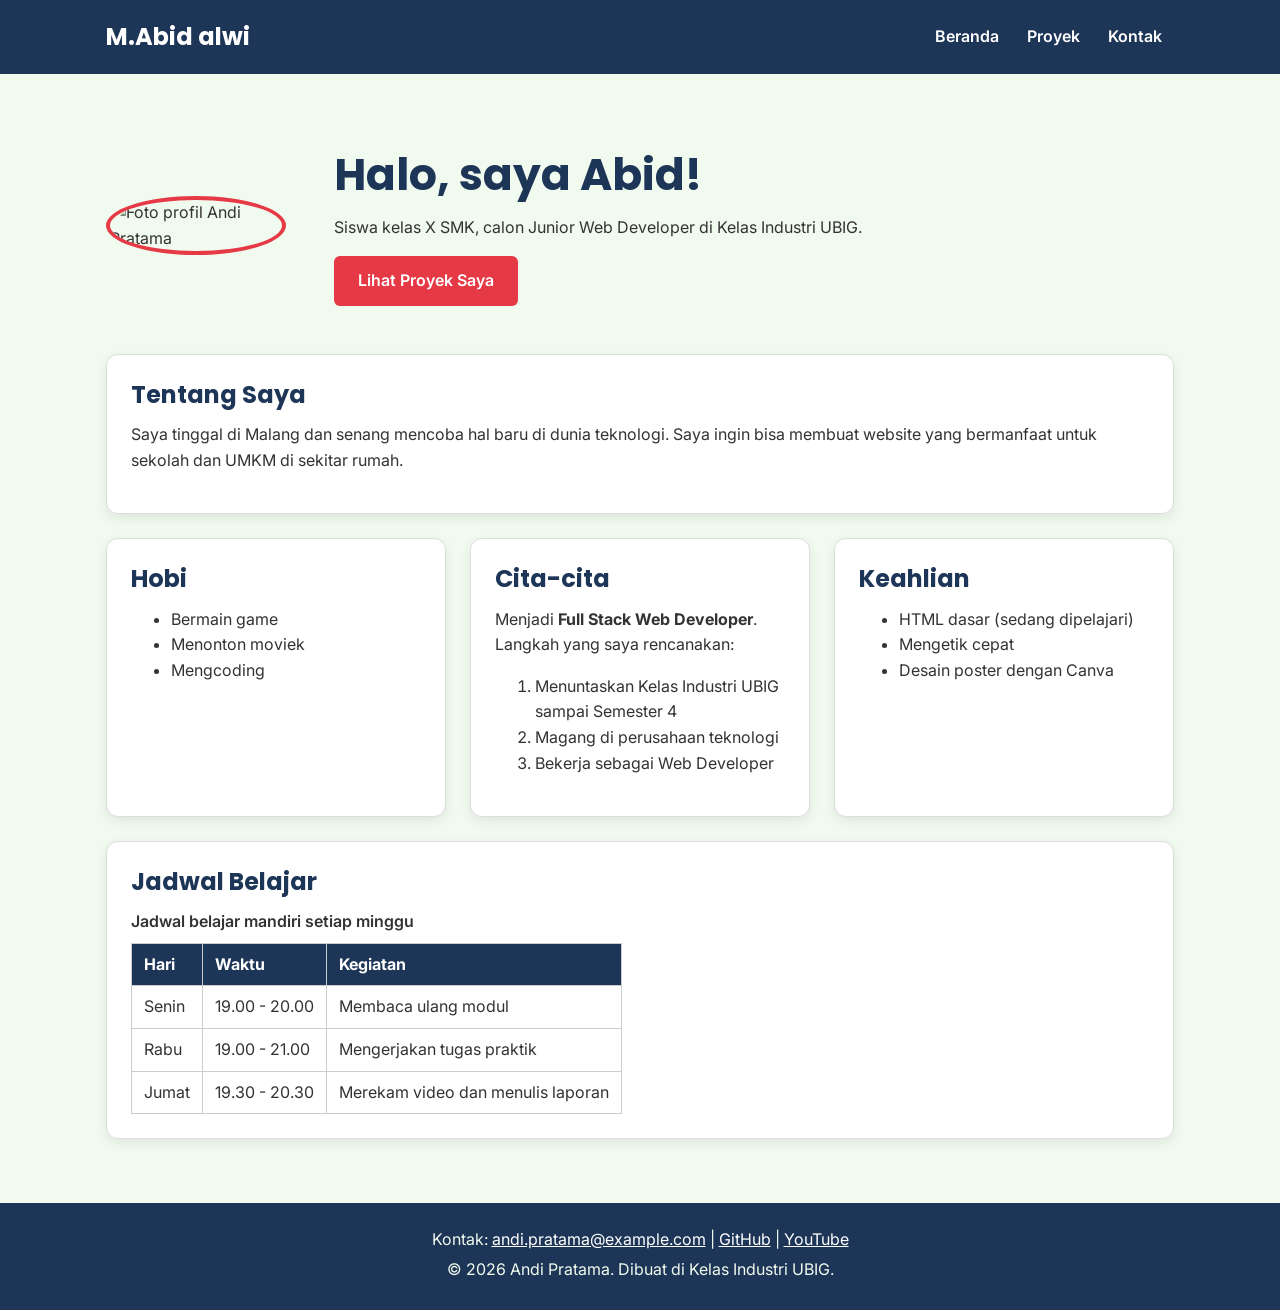
==== index.html @ 22fe1001 "feat portofolio v1" ====
<!DOCTYPE html>
<html lang="id">
<head>
  <meta charset="UTF-8">
  <meta name="viewport" content="width=device-width, initial-scale=1.0">
  <title>M.Abid alwi | Beranda</title>
  <link rel="preconnect" href="https://fonts.googleapis.com">
  <link rel="preconnect" href="https://fonts.gstatic.com" crossorigin>
  <link href="https://fonts.googleapis.com/css2?family=Inter:wght@400;600&family=Poppins:wght@600;700&display=swap" rel="stylesheet">
  <link rel="stylesheet" href="style.css">
</head>
<body>
  <header>
    <div class="container navbar">
      <h1>M.Abid alwi</h1>
      <nav class="menu-laptop">
        <ul>
          <li><a href="index.html">Beranda</a></li>
          <li><a href="proyek.html">Proyek</a></li>
          <li><a href="kontak.html">Kontak</a></li>
        </ul>
      </nav>
      <!-- Tantangan: menu ponsel yang bisa dibuka-tutup -->
      <details class="menu-ponsel">
        <summary>Menu</summary>
        <nav>
          <ul>
            <li><a href="index.html">Beranda</a></li>
            <li><a href="proyek.html">Proyek</a></li>
            <li><a href="kontak.html">Kontak</a></li>
          </ul>
        </nav>
      </details>
    </div>
  </header>

  <main>
    <div class="container">
      <section class="hero">
        <img src="img/foto-profil.png" alt="Foto profil Andi Pratama" width="180">
        <div>
          <h2>Halo, saya Abid!</h2>
          <p>Siswa kelas X SMK, calon Junior Web Developer di Kelas Industri UBIG.</p>
          <a href="proyek.html" class="tombol">Lihat Proyek Saya</a>
        </div>
      </section>

      <section class="kartu">
        <h2>Tentang Saya</h2>
        <p>Saya tinggal di Malang dan senang mencoba hal baru di dunia teknologi. Saya ingin bisa membuat website yang bermanfaat untuk sekolah dan UMKM di sekitar rumah.</p>
      </section>

      <div class="daftar-kartu">
        <section class="kartu">
          <h2>Hobi</h2>
          <ul>
            <li>Bermain game</li>
            <li>Menonton moviek</li>
            <li>Mengcoding</li>
          </ul>
        </section>

        <section class="kartu">
          <h2>Cita-cita</h2>
          <p>Menjadi <strong>Full Stack Web Developer</strong>. Langkah yang saya rencanakan:</p>
          <ol>
            <li>Menuntaskan Kelas Industri UBIG sampai Semester 4</li>
            <li>Magang di perusahaan teknologi</li>
            <li>Bekerja sebagai Web Developer</li>
          </ol>
        </section>

        <section class="kartu">
          <h2>Keahlian</h2>
          <ul>
            <li>HTML dasar (sedang dipelajari)</li>
            <li>Mengetik cepat</li>
            <li>Desain poster dengan Canva</li>
          </ul>
        </section>
      </div>

      <section class="kartu">
        <h2>Jadwal Belajar</h2>
        <table>
          <caption>Jadwal belajar mandiri setiap minggu</caption>
          <thead>
            <tr>
              <th>Hari</th>
              <th>Waktu</th>
              <th>Kegiatan</th>
            </tr>
          </thead>
          <tbody>
            <tr>
              <td>Senin</td>
              <td>19.00 - 20.00</td>
              <td>Membaca ulang modul</td>
            </tr>
            <tr>
              <td>Rabu</td>
              <td>19.00 - 21.00</td>
              <td>Mengerjakan tugas praktik</td>
            </tr>
            <tr>
              <td>Jumat</td>
              <td>19.30 - 20.30</td>
              <td>Merekam video dan menulis laporan</td>
            </tr>
          </tbody>
        </table>
      </section>
    </div>
  </main>

  <footer>
    <p>Kontak: <a href="mailto:alwimuhammadabid@gmail.com">andi.pratama@example.com</a> |
      <a href="https://github.com/" target="_blank">GitHub</a> |
      <a href="https://www.youtube.com/" target="_blank">YouTube</a></p>
    <p>&copy; 2026 Andi Pratama. Dibuat di Kelas Industri UBIG.</p>
  </footer>
</body>
</html>
---- style.css ----
/* Gaya portofolio Andi Pratama
   Palet: #1D3557 (utama), #E63946 (aksen), #F1FAEE (latar)
   Huruf: Poppins (judul), Inter (isi)
   Tata letak: mobile first, titik ubah 768px (tablet) dan 1024px (laptop) */

/* 1. Reset */
* {
  box-sizing: border-box;
  margin: 0;
}

img {
  max-width: 100%;
  height: auto;
}

/* 2. Dasar halaman: warna dan huruf */
body {
  font-family: "Inter", Arial, sans-serif;
  font-size: 1rem;
  line-height: 1.6;
  color: #333333;
  background-color: #F1FAEE;
}

h1, h2, h3 {
  font-family: "Poppins", Arial, sans-serif;
  color: #1D3557;
  line-height: 1.3;
}

h2 {
  margin-bottom: 0.75rem;
}

p, ul, ol {
  margin-bottom: 1rem;
}

a {
  color: #E63946;
}

/* 3. Wadah, header, dan menu */
.container {
  max-width: 1100px;
  margin: 0 auto;
  padding: 0 1rem;
}

header {
  background-color: #1D3557;
  color: #FFFFFF;
  padding: 1rem 0;
}

header h1 {
  color: #FFFFFF;
  font-size: 1.5rem;
}

.navbar {
  display: flex;
  flex-wrap: wrap;
  justify-content: space-between;
  align-items: center;
  gap: 0.5rem;
}

nav ul {
  display: flex;
  gap: 0.25rem;
  padding: 0;
  margin: 0;
  list-style: none;
}

nav a {
  display: inline-block;
  padding: 0.5rem 0.75rem;
  border-radius: 6px;
  color: #FFFFFF;
  font-weight: 600;
  text-decoration: none;
}

/* Tantangan: menu ponsel buka-tutup dengan details */
.menu-laptop {
  display: none;
}

.menu-ponsel summary {
  padding: 0.5rem 0.75rem;
  border: 1px solid #FFFFFF;
  border-radius: 6px;
  font-weight: 600;
  cursor: pointer;
}

.menu-ponsel ul {
  flex-direction: column;
  margin-top: 0.5rem;
}

/* 4. Isi utama, hero, dan kartu */
main {
  padding: 1.5rem 0;
}

.hero {
  display: flex;
  flex-direction: column;
  align-items: center;
  gap: 1.5rem;
  padding: 1rem 0 2rem;
  text-align: center;
}

.hero img {
  border: 4px solid #E63946;
  border-radius: 50%;
}

.hero h2 {
  font-size: 2rem;
}

.tombol {
  display: inline-block;
  padding: 0.75rem 1.5rem;
  border-radius: 6px;
  background-color: #E63946;
  color: #FFFFFF;
  font-weight: 600;
  text-decoration: none;
}

.kartu {
  background-color: #FFFFFF;
  padding: 1rem;
  margin-bottom: 1.5rem;
  border: 1px solid #DDDDDD;
  border-radius: 12px;
  box-shadow: 0 4px 12px rgba(0, 0, 0, 0.08);
}

.daftar-kartu {
  display: flex;
  flex-wrap: wrap;
  gap: 1.5rem;
  margin-bottom: 1.5rem;
}

.daftar-kartu .kartu {
  flex: 1 1 280px;
  margin-bottom: 0;
}

article img {
  border-radius: 8px;
  border: 1px solid #DDDDDD;
}

/* 5. Tabel */
table {
  border-collapse: collapse;
}

caption {
  font-weight: 600;
  text-align: left;
  margin-bottom: 0.5rem;
}

th, td {
  border: 1px solid #CCCCCC;
  padding: 0.5rem 0.75rem;
  text-align: left;
}

th {
  background-color: #1D3557;
  color: #FFFFFF;
}

/* 6. Form */
label {
  font-weight: 600;
}

input, select, textarea {
  width: 100%;
  max-width: 22rem;
  padding: 0.6rem;
  margin-top: 0.25rem;
  border: 1px solid #CCCCCC;
  border-radius: 6px;
  font-family: inherit;
  font-size: 1rem;
}

button {
  padding: 0.75rem 1.5rem;
  border: none;
  border-radius: 6px;
  background-color: #E63946;
  color: #FFFFFF;
  font-family: inherit;
  font-size: 1rem;
  font-weight: 600;
  cursor: pointer;
}

/* 7. Footer */
footer {
  background-color: #1D3557;
  color: #F1FAEE;
  text-align: center;
  padding: 1.5rem;
}

footer p {
  margin-bottom: 0.25rem;
}

footer a {
  color: #FFFFFF;
}

/* 8. Tablet: lebar layar 768px ke atas */
@media (min-width: 768px) {
  .menu-laptop {
    display: block;
  }

  .menu-ponsel {
    display: none;
  }

  .hero {
    flex-direction: row;
    padding: 2rem 0 3rem;
    text-align: left;
  }

  .kartu {
    padding: 1.5rem;
  }
}

/* 9. Laptop: lebar layar 1024px ke atas */
@media (min-width: 1024px) {
  main {
    padding: 2.5rem 0;
  }

  .hero {
    gap: 3rem;
  }

  .hero h2 {
    font-size: 2.75rem;
  }
}
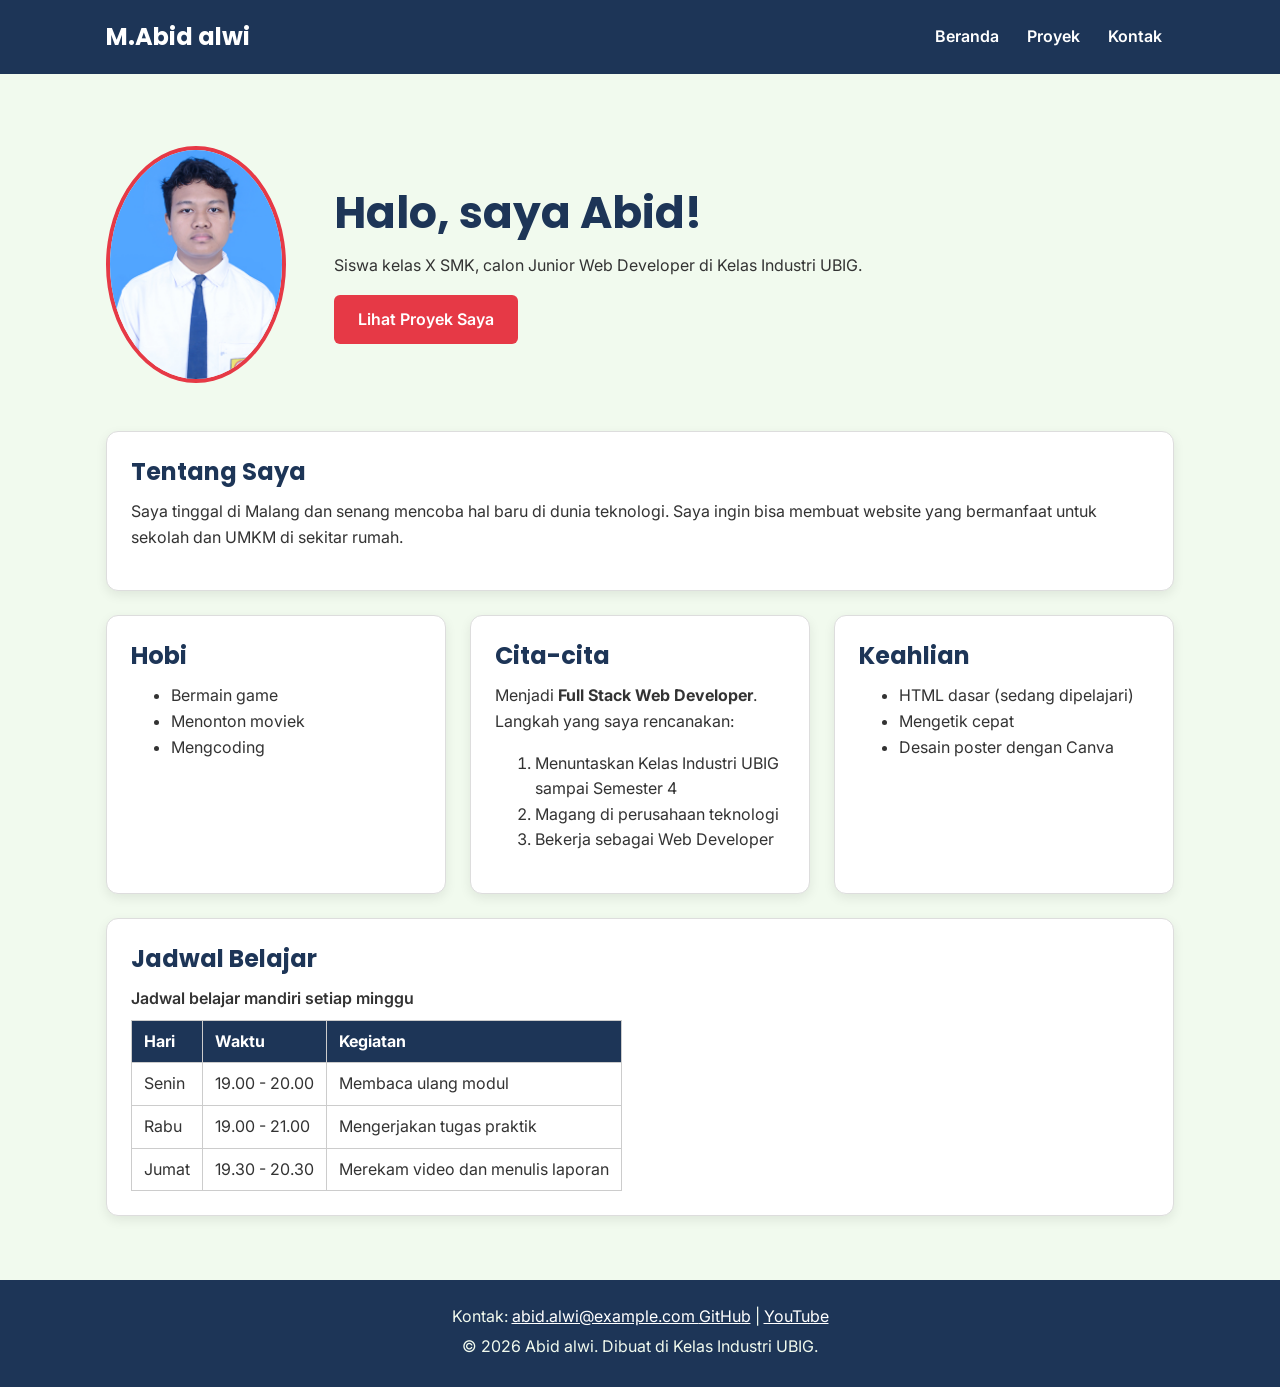
==== commit 42078967: "commit pertama: upload project" ====
--- a/index.html
+++ b/index.html
@@ -37,7 +37,7 @@
   <main>
     <div class="container">
       <section class="hero">
-        <img src="img/foto-profil.png" alt="Foto profil Andi Pratama" width="180">
+        <img src="abid.jpeg" alt="Foto profil Andi Pratama" width="180">
         <div>
           <h2>Halo, saya Abid!</h2>
           <p>Siswa kelas X SMK, calon Junior Web Developer di Kelas Industri UBIG.</p>
@@ -114,10 +114,10 @@
   </main>
 
   <footer>
-    <p>Kontak: <a href="mailto:alwimuhammadabid@gmail.com">andi.pratama@example.com</a> |
+    <p>Kontak: <a href="mailto:alwimuhammadabid@gmail.com">abid.alwi@example.com
       <a href="https://github.com/" target="_blank">GitHub</a> |
       <a href="https://www.youtube.com/" target="_blank">YouTube</a></p>
-    <p>&copy; 2026 Andi Pratama. Dibuat di Kelas Industri UBIG.</p>
+    <p>&copy; 2026 Abid alwi. Dibuat di Kelas Industri UBIG.</p>
   </footer>
 </body>
 </html>
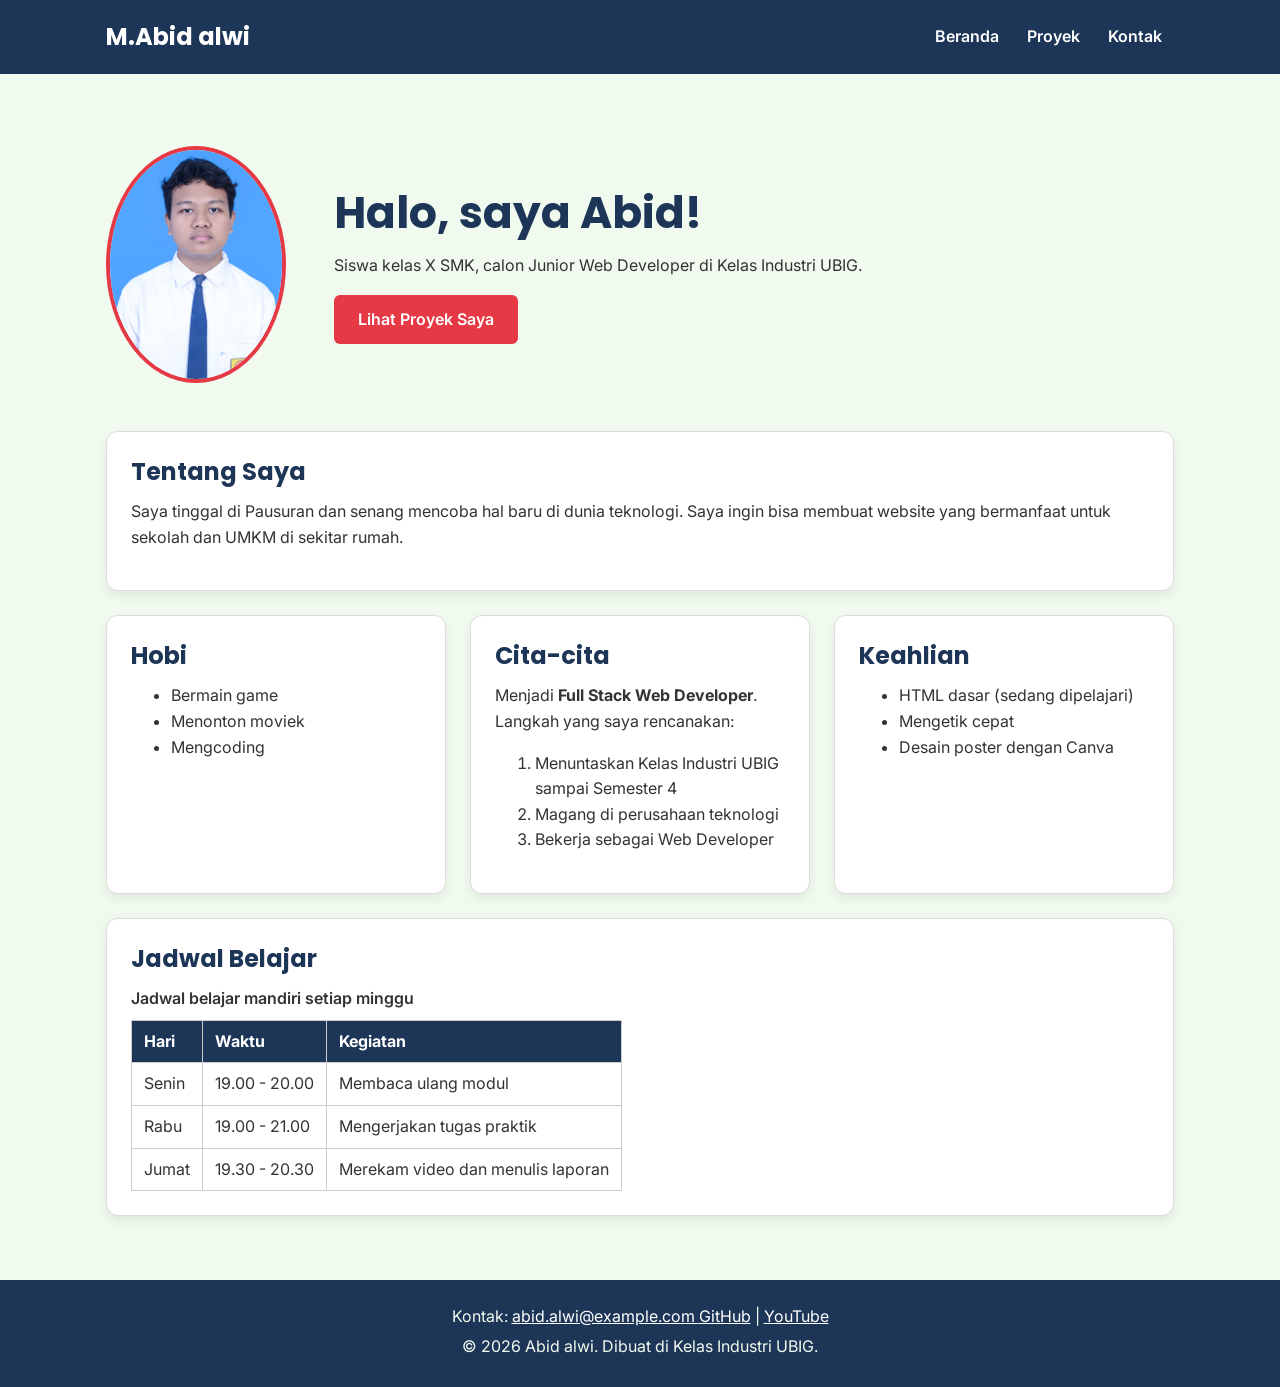
==== commit 8bd19d7a: "update project" ====
--- a/index.html
+++ b/index.html
@@ -47,7 +47,7 @@
 
       <section class="kartu">
         <h2>Tentang Saya</h2>
-        <p>Saya tinggal di Malang dan senang mencoba hal baru di dunia teknologi. Saya ingin bisa membuat website yang bermanfaat untuk sekolah dan UMKM di sekitar rumah.</p>
+        <p>Saya tinggal di Pausuran dan senang mencoba hal baru di dunia teknologi. Saya ingin bisa membuat website yang bermanfaat untuk sekolah dan UMKM di sekitar rumah.</p>
       </section>
 
       <div class="daftar-kartu">
@@ -119,5 +119,6 @@
       <a href="https://www.youtube.com/" target="_blank">YouTube</a></p>
     <p>&copy; 2026 Abid alwi. Dibuat di Kelas Industri UBIG.</p>
   </footer>
+  <script src="js/logika.js" defer></script>
 </body>
 </html>
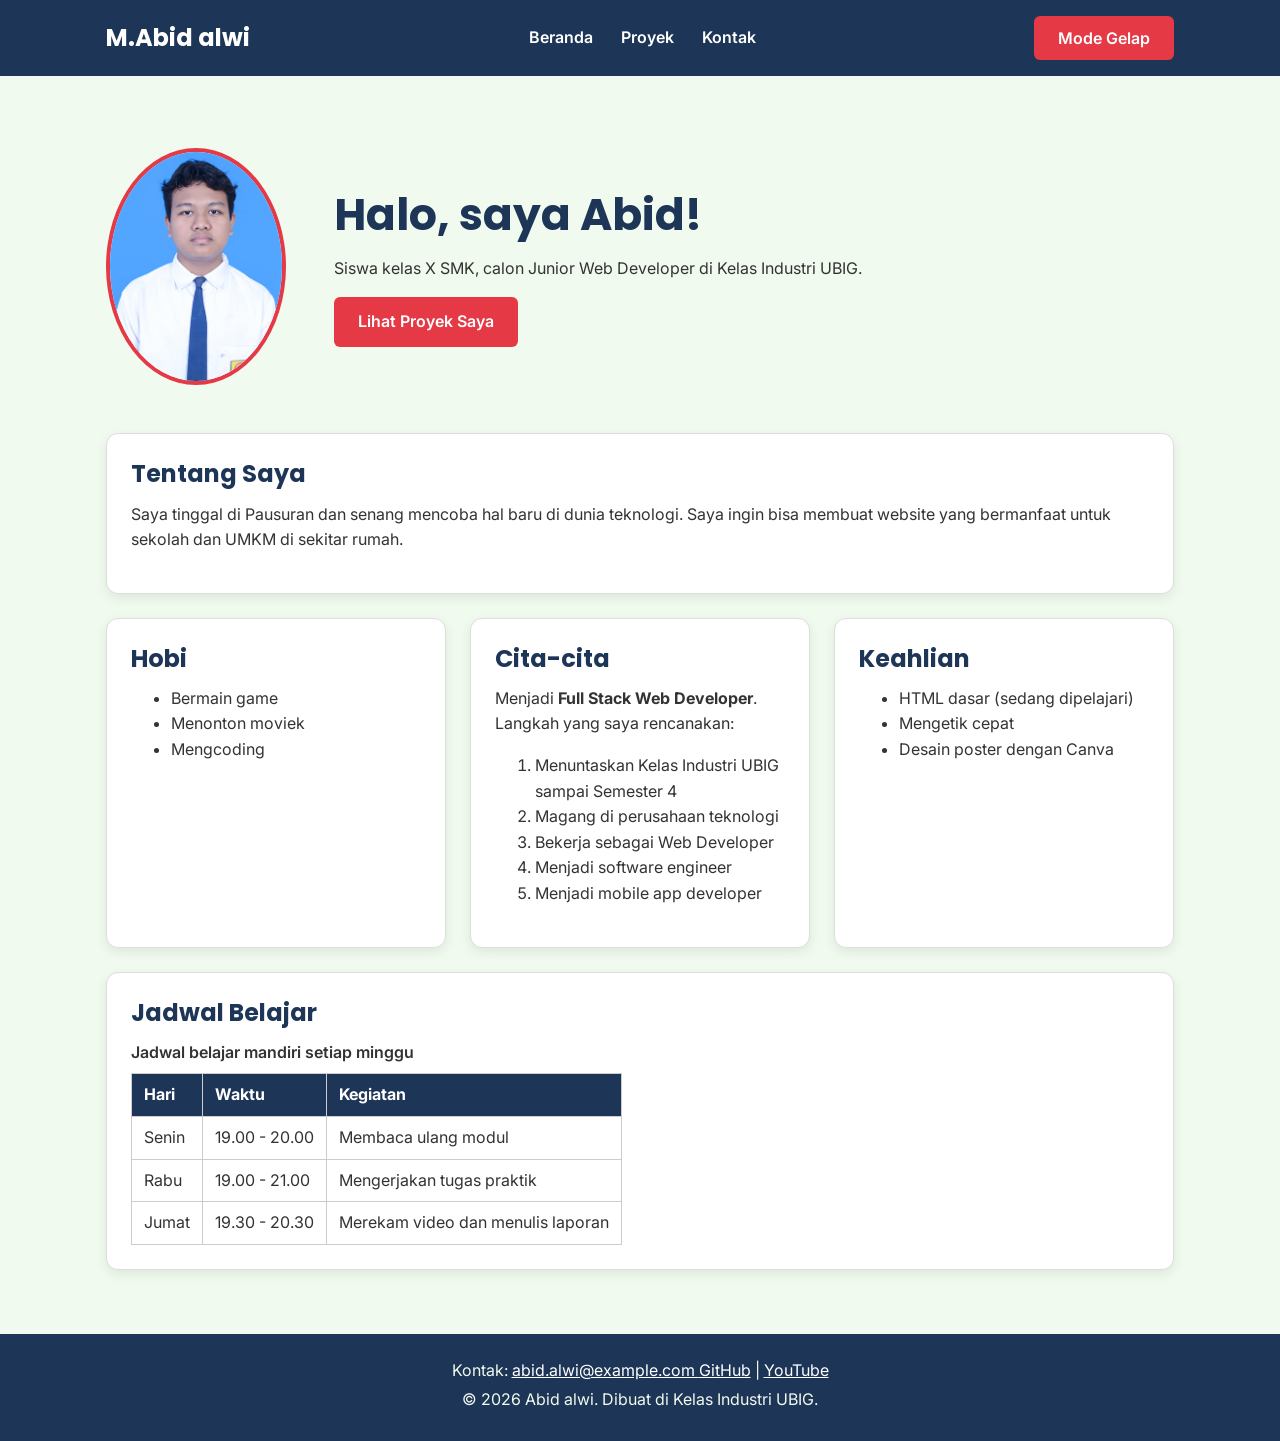
==== commit 501f298f: "update project" ====
--- a/index.html
+++ b/index.html
@@ -8,6 +8,7 @@
   <link rel="preconnect" href="https://fonts.gstatic.com" crossorigin>
   <link href="https://fonts.googleapis.com/css2?family=Inter:wght@400;600&family=Poppins:wght@600;700&display=swap" rel="stylesheet">
   <link rel="stylesheet" href="style.css">
+  <script src="js/maindot.js" defer></script>
 </head>
 <body>
   <header>
@@ -20,6 +21,7 @@
           <li><a href="kontak.html">Kontak</a></li>
         </ul>
       </nav>
+      <button id="tombol-tema" type="button">Mode Gelap</button>
       <!-- Tantangan: menu ponsel yang bisa dibuka-tutup -->
       <details class="menu-ponsel">
         <summary>Menu</summary>
@@ -67,6 +69,8 @@
             <li>Menuntaskan Kelas Industri UBIG sampai Semester 4</li>
             <li>Magang di perusahaan teknologi</li>
             <li>Bekerja sebagai Web Developer</li>
+            <li>Menjadi software engineer</li>
+            <li>Menjadi mobile app developer</li>
           </ol>
         </section>
 
@@ -120,5 +124,6 @@
     <p>&copy; 2026 Abid alwi. Dibuat di Kelas Industri UBIG.</p>
   </footer>
   <script src="js/logika.js" defer></script>
+  <script src="js/latihan.js" defer></script>
 </body>
 </html>
--- a/style.css
+++ b/style.css
@@ -4,6 +4,16 @@
    Tata letak: mobile first, titik ubah 768px (tablet) dan 1024px (laptop) */
 
 /* 1. Reset */
+:root {
+  --warna-utama:#1d3557;
+  --warna-judul:#1d3557;
+  --warna-aksen:#e63946;
+  --warna-tautan:#e63946;
+  --warna-latar:#F1FAEE;
+  --warna-teks:#333333;
+  --warna-kartu:#FFFFFF;
+  --warna-garis:#DDDDDD;
+}
 * {
   box-sizing: border-box;
   margin: 0;
@@ -19,13 +29,13 @@
   font-family: "Inter", Arial, sans-serif;
   font-size: 1rem;
   line-height: 1.6;
-  color: #333333;
-  background-color: #F1FAEE;
+  color: var(--warna-teks);
+  background-color: var(--warna-latar);
 }
 
 h1, h2, h3 {
   font-family: "Poppins", Arial, sans-serif;
-  color: #1D3557;
+  color: var(--warna-judul);
   line-height: 1.3;
 }
 
@@ -38,7 +48,7 @@
 }
 
 a {
-  color: #E63946;
+  color: var(--warna-tautan);
 }
 
 /* 3. Wadah, header, dan menu */
@@ -49,7 +59,7 @@
 }
 
 header {
-  background-color: #1D3557;
+  background-color: var(--warna-utama);
   color: #FFFFFF;
   padding: 1rem 0;
 }
@@ -136,10 +146,10 @@
 }
 
 .kartu {
-  background-color: #FFFFFF;
+  background-color: var(--warna-kartu);
   padding: 1rem;
   margin-bottom: 1.5rem;
-  border: 1px solid #DDDDDD;
+  border: 1px solid var(--warna-garis);
   border-radius: 12px;
   box-shadow: 0 4px 12px rgba(0, 0, 0, 0.08);
 }
@@ -158,7 +168,7 @@
 
 article img {
   border-radius: 8px;
-  border: 1px solid #DDDDDD;
+  border: 1px solid var(--warna-garis);
 }
 
 /* 5. Tabel */
@@ -193,17 +203,19 @@
   max-width: 22rem;
   padding: 0.6rem;
   margin-top: 0.25rem;
-  border: 1px solid #CCCCCC;
+  border: 1px solid var(--warna-garis);
   border-radius: 6px;
   font-family: inherit;
   font-size: 1rem;
+  background-color: var(--warna-kartu);
+  color: var(--warna-teks);
 }
 
 button {
   padding: 0.75rem 1.5rem;
   border: none;
   border-radius: 6px;
-  background-color: #E63946;
+  background-color: var(--warna-aksen);
   color: #FFFFFF;
   font-family: inherit;
   font-size: 1rem;
@@ -213,7 +225,7 @@
 
 /* 7. Footer */
 footer {
-  background-color: #1D3557;
+  background-color: var(--warna-utama);
   color: #F1FAEE;
   text-align: center;
   padding: 1.5rem;
@@ -262,3 +274,21 @@
     font-size: 2.75rem;
   }
 }
+
+.tombol-filter.aktif {
+  background-color: #2563eb;
+  color: white;
+}
+.gelap .tombol-filter.aktif {
+  background-color: var(--warna-aksen);
+  color: #1e293b;
+}
+body.gelap {
+--warna-utama: #0b1526;
+--warna-judul: #a8dadc;
+--warna-tautan: #ff8a8a;
+--warna-latar: #121a24;
+--warna-teks: #e338ee;
+--warna-kartu: #1c2836;
+--warna-garis: #34465a;
+}
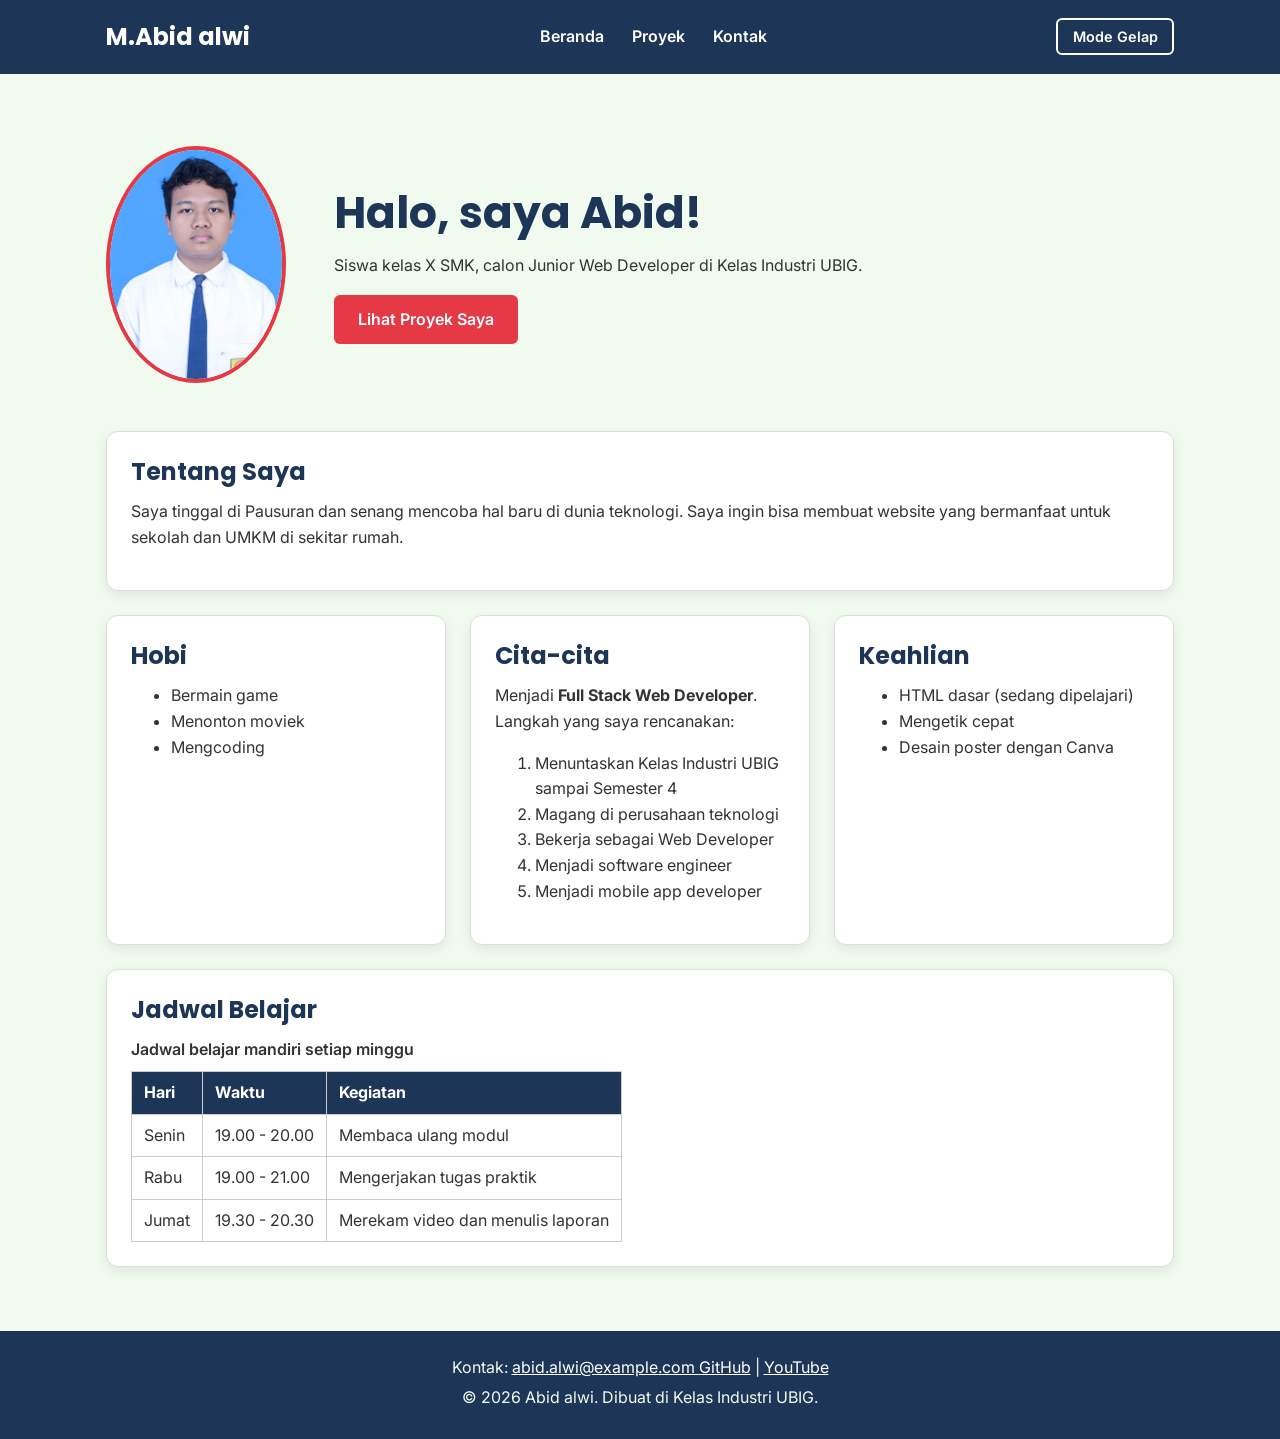
==== commit 9a9f9dfa: "update project" ====
--- a/index.html
+++ b/index.html
@@ -8,7 +8,7 @@
   <link rel="preconnect" href="https://fonts.gstatic.com" crossorigin>
   <link href="https://fonts.googleapis.com/css2?family=Inter:wght@400;600&family=Poppins:wght@600;700&display=swap" rel="stylesheet">
   <link rel="stylesheet" href="style.css">
-  <script src="js/maindot.js" defer></script>
+  <script src="js/main.js" defer></script>
 </head>
 <body>
   <header>
@@ -21,7 +21,7 @@
           <li><a href="kontak.html">Kontak</a></li>
         </ul>
       </nav>
-      <button id="tombol-tema" type="button">Mode Gelap</button>
+      <button id="tombol-tema" type="button" class="tombol-tema">Mode Gelap</button>
       <!-- Tantangan: menu ponsel yang bisa dibuka-tutup -->
       <details class="menu-ponsel">
         <summary>Menu</summary>
--- a/style.css
+++ b/style.css
@@ -274,6 +274,13 @@
     font-size: 2.75rem;
   }
 }
+.tombol-tema {
+  padding: 0.5rem 0.9rem;
+  border: 2px solid white;
+  color: white;
+  background-color: transparent;
+  font-size: 0.9rem;
+}
 
 .tombol-filter.aktif {
   background-color: #2563eb;
@@ -291,4 +298,4 @@
 --warna-teks: #e338ee;
 --warna-kartu: #1c2836;
 --warna-garis: #34465a;
-}+}
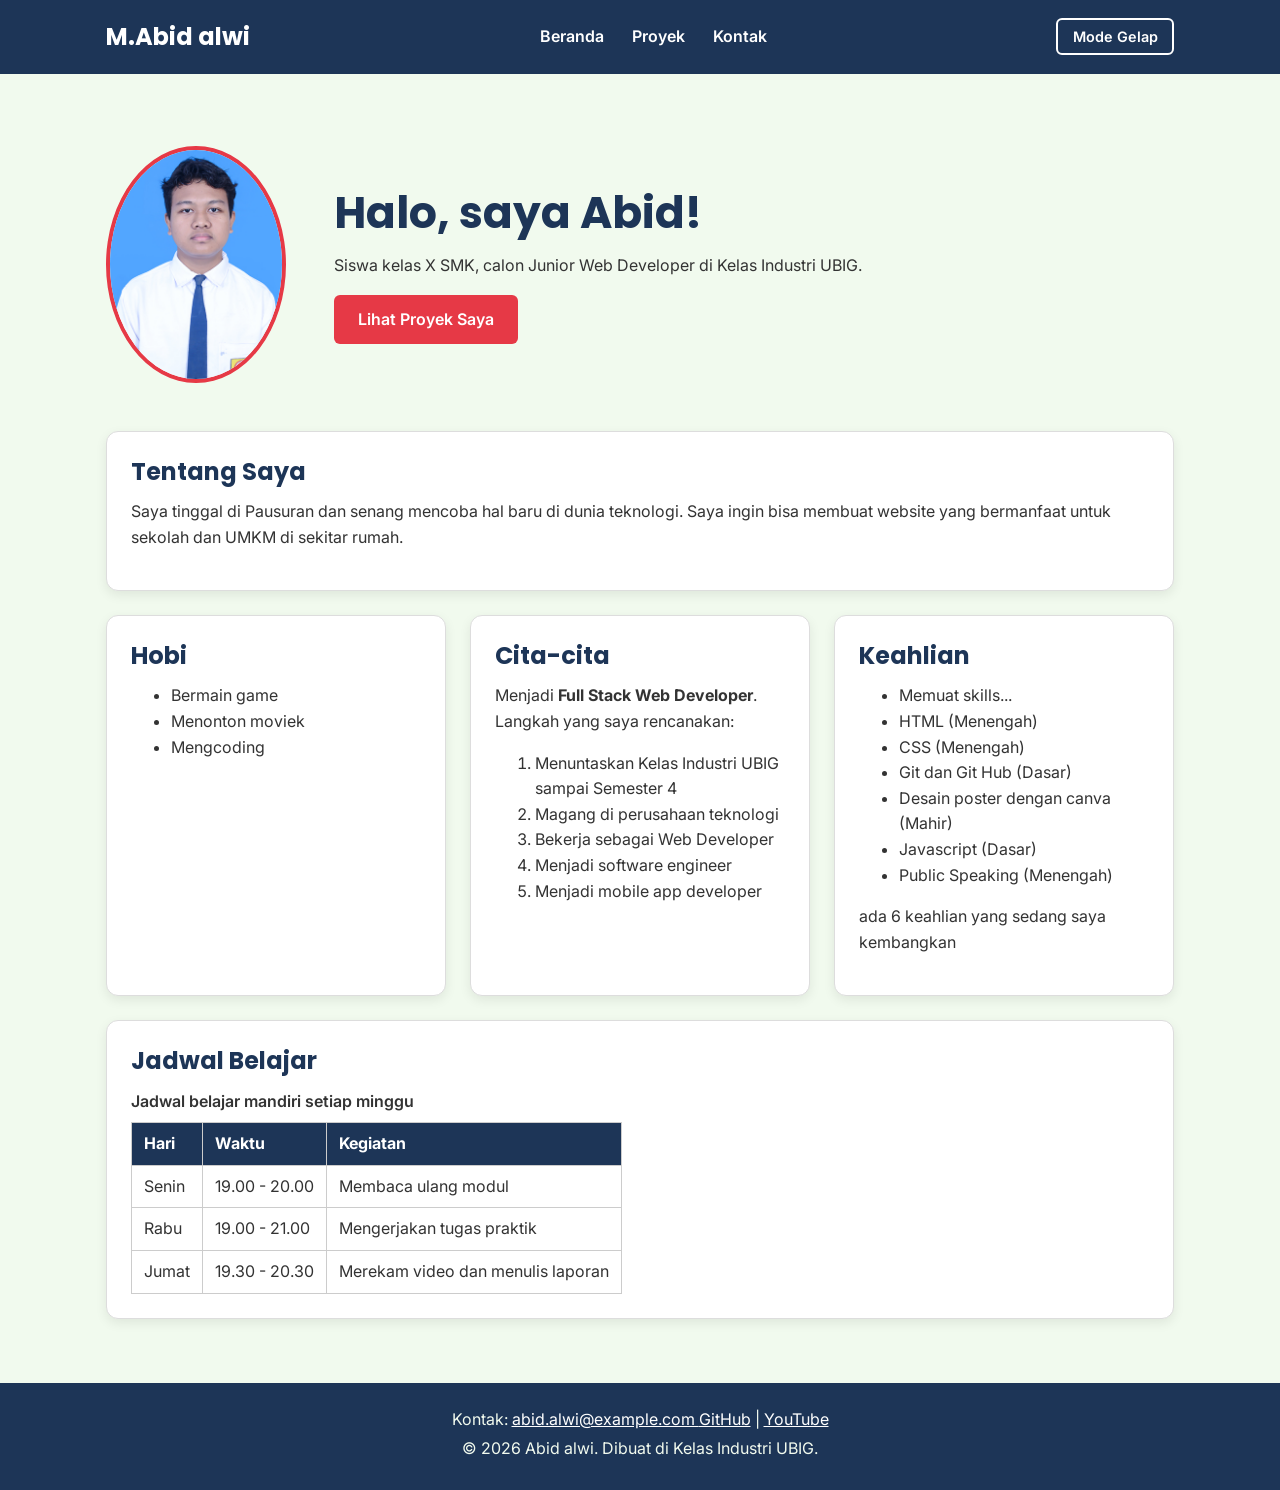
==== commit a8d7f4dd: "update project" ====
--- a/index.html
+++ b/index.html
@@ -76,13 +76,10 @@
 
         <section class="kartu">
           <h2>Keahlian</h2>
-          <ul>
-            <li>HTML dasar (sedang dipelajari)</li>
-            <li>Mengetik cepat</li>
-            <li>Desain poster dengan Canva</li>
-          </ul>
+          <ul id="daftar-skill"></ul>
+          <p id="jumlah-skill"></p>
         </section>
-      </div>
+      </div>   
 
       <section class="kartu">
         <h2>Jadwal Belajar</h2>
